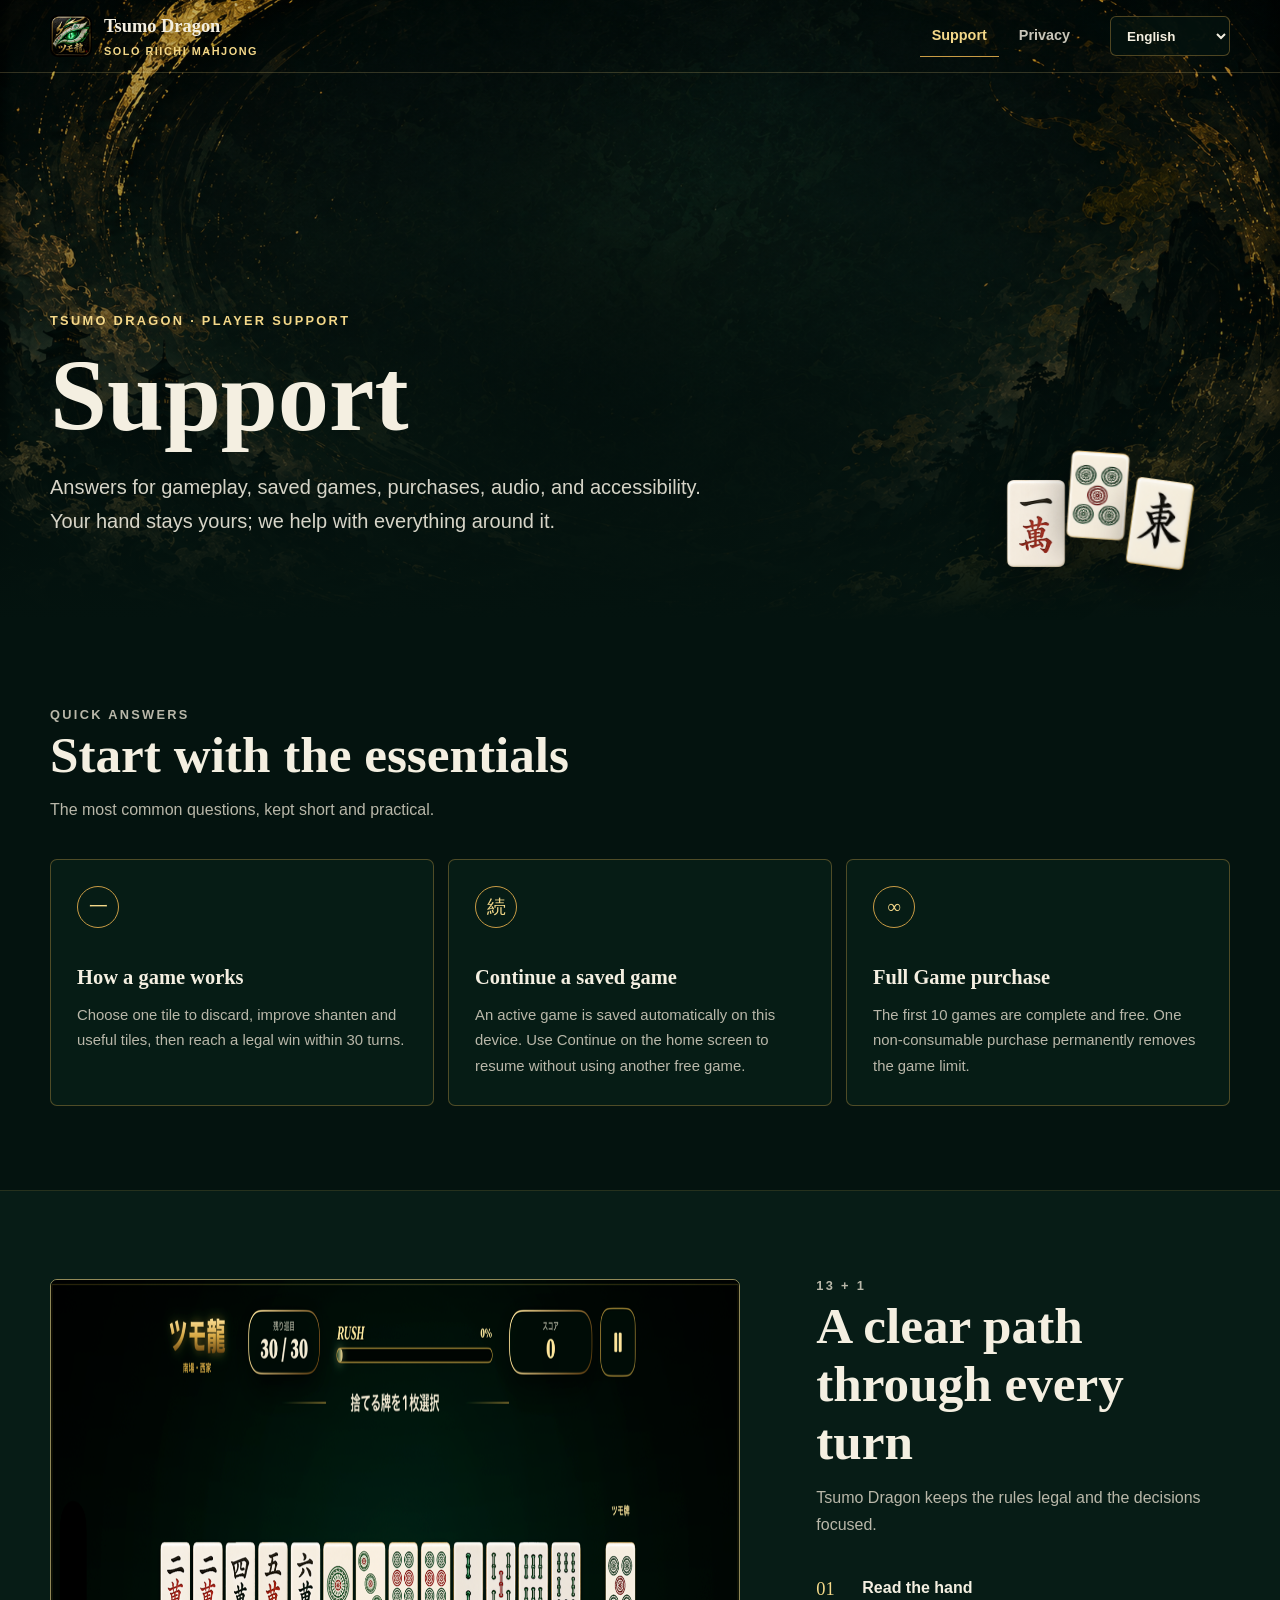
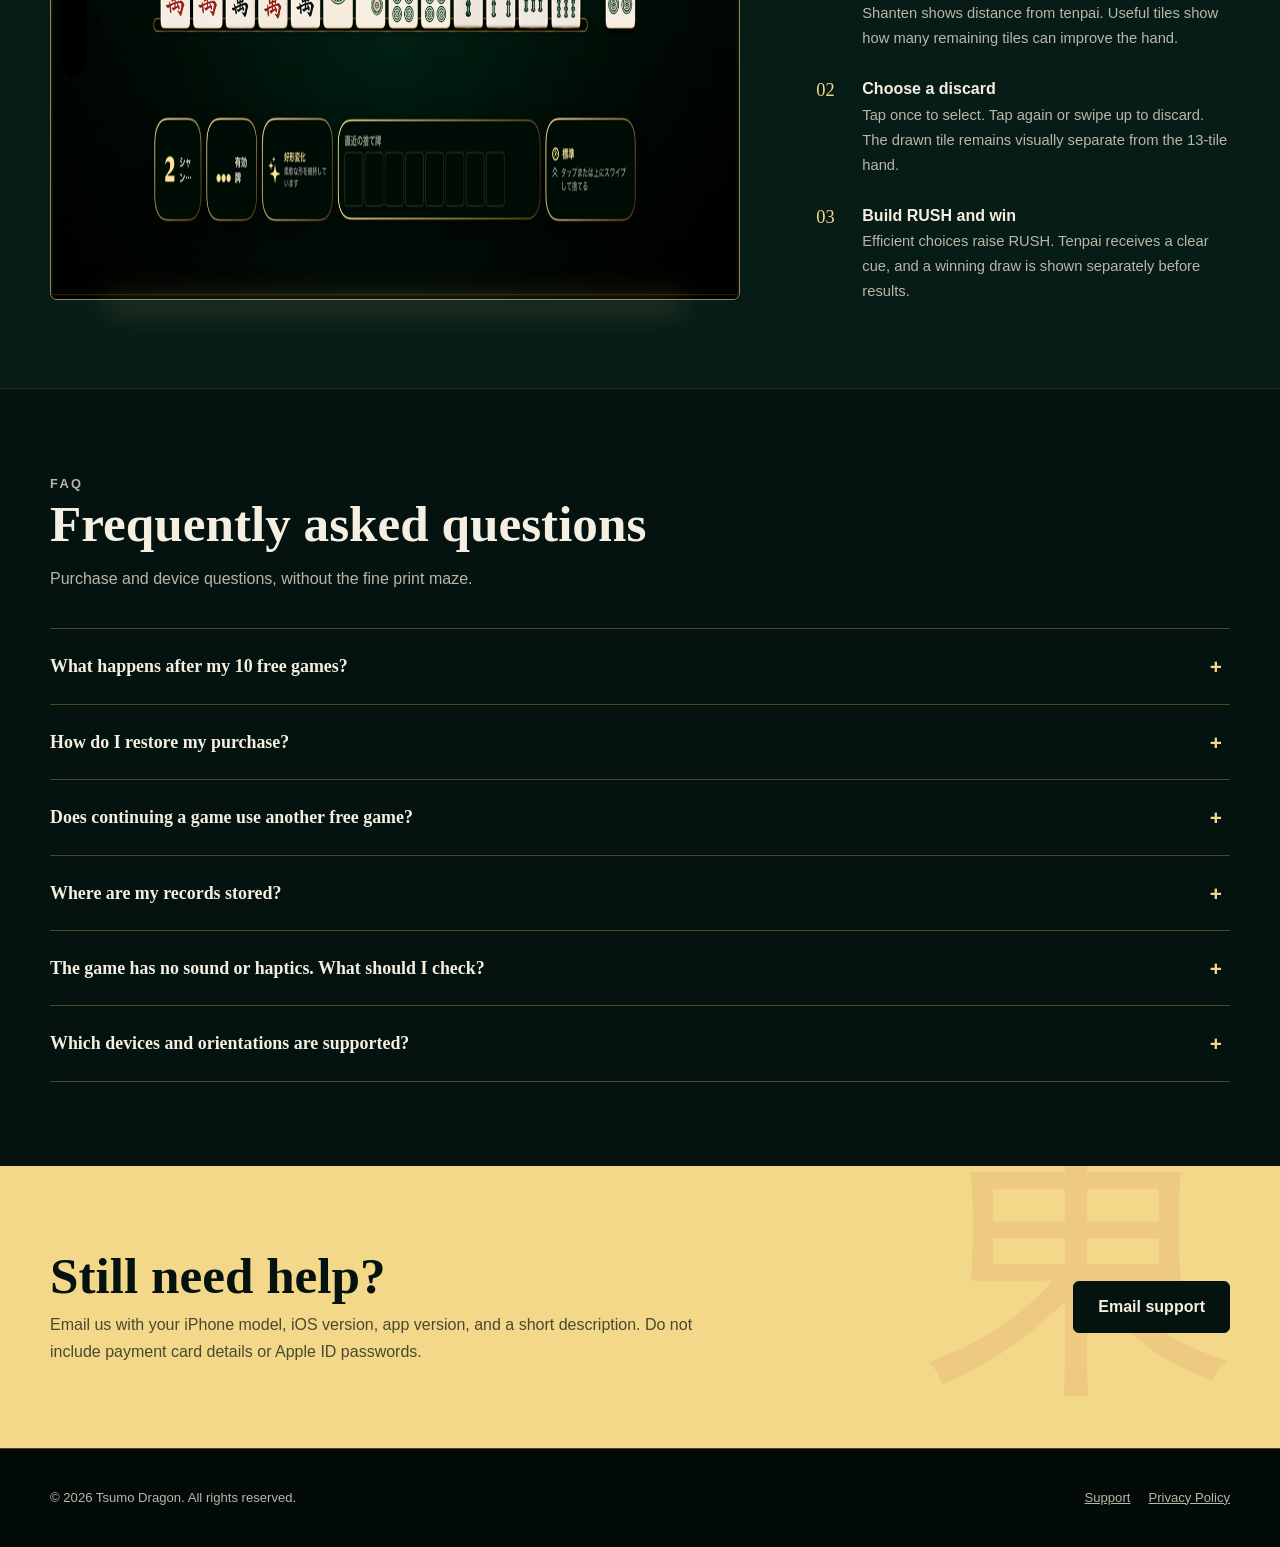
==== support.html @ c6402f52 "Publish multilingual support and privacy site" ====
<!doctype html>
<html lang="en">
<head>
  <meta charset="utf-8">
  <meta name="viewport" content="width=device-width, initial-scale=1">
  <meta name="description" content="Official support for Tsumo Dragon, the solo riichi mahjong game for iPhone." data-i18n-content="support.meta">
  <meta name="theme-color" content="#04130f">
  <title>Support · Tsumo Dragon</title>
  <link rel="icon" href="assets/images/app-icon.png">
  <link rel="stylesheet" href="assets/styles.css">
  <script src="assets/site.js" defer></script>
</head>
<body data-page="support">
  <a class="skip-link" href="#main" data-i18n="skip">Skip to content</a>

  <header class="site-header">
    <nav class="nav-inner" aria-label="Primary navigation">
      <a class="brand" href="support.html" data-language-link>
        <img src="assets/images/app-icon.png" alt="" width="42" height="42">
        <span>
          <span class="brand-name" data-i18n="site.name">Tsumo Dragon</span>
          <span class="brand-subtitle" data-i18n="site.subtitle">Solo Riichi Mahjong</span>
        </span>
      </a>
      <div class="nav-links">
        <a class="nav-link" href="support.html" aria-current="page" data-language-link data-i18n="nav.support">Support</a>
        <a class="nav-link" href="privacy.html" data-language-link data-i18n="nav.privacy">Privacy</a>
      </div>
      <div class="language-wrap">
        <select id="language-select" class="language-select" aria-label="Language">
          <option value="en">English</option>
          <option value="ja">日本語</option>
          <option value="zh-Hans">简体中文</option>
          <option value="zh-Hant">繁體中文</option>
        </select>
      </div>
    </nav>
  </header>

  <main id="main">
    <section class="hero">
      <div class="hero-inner">
        <p class="kicker" data-i18n="support.kicker">Tsumo Dragon · Player Support</p>
        <h1 data-i18n="support.title">Support</h1>
        <p class="hero-lede" data-i18n="support.lede">Answers for gameplay, saved games, purchases, audio, and accessibility. Your hand stays yours; we help with everything around it.</p>
        <div class="hero-mark" aria-hidden="true">
          <img src="assets/images/tile-m1.png" alt="">
          <img src="assets/images/tile-p5.png" alt="">
          <img src="assets/images/tile-z1.png" alt="">
        </div>
      </div>
    </section>

    <section class="content-band">
      <div class="container">
        <div class="section-heading">
          <p class="kicker">QUICK ANSWERS</p>
          <h2 data-i18n="support.quick.title">Start with the essentials</h2>
          <p data-i18n="support.quick.body">The most common questions, kept short and practical.</p>
        </div>
        <div class="support-grid">
          <article class="support-card">
            <div class="glyph" aria-hidden="true">一</div>
            <h3 data-i18n="support.card.play.title">How a game works</h3>
            <p data-i18n="support.card.play.body">Choose one tile to discard, improve shanten and useful tiles, then reach a legal win within 30 turns.</p>
          </article>
          <article class="support-card">
            <div class="glyph" aria-hidden="true">続</div>
            <h3 data-i18n="support.card.save.title">Continue a saved game</h3>
            <p data-i18n="support.card.save.body">An active game is saved automatically on this device. Use Continue on the home screen to resume without using another free game.</p>
          </article>
          <article class="support-card">
            <div class="glyph" aria-hidden="true">∞</div>
            <h3 data-i18n="support.card.purchase.title">Full Game purchase</h3>
            <p data-i18n="support.card.purchase.body">The first 10 games are complete and free. One non-consumable purchase permanently removes the game limit.</p>
          </article>
        </div>
      </div>
    </section>

    <section class="content-band alt">
      <div class="container gameplay-split">
        <div class="gameplay-visual">
          <img src="assets/images/gameplay.png" alt="Tsumo Dragon gameplay showing a 13 tile hand and separate drawn tile" width="1344" height="621">
        </div>
        <div>
          <div class="section-heading">
            <p class="kicker">13 + 1</p>
            <h2 data-i18n="support.guide.title">A clear path through every turn</h2>
            <p data-i18n="support.guide.body">Tsumo Dragon keeps the rules legal and the decisions focused.</p>
          </div>
          <div class="steps">
            <div class="step">
              <div class="step-index">01</div>
              <div>
                <h3 data-i18n="support.step.1.title">Read the hand</h3>
                <p data-i18n="support.step.1.body">Shanten shows distance from tenpai. Useful tiles show how many remaining tiles can improve the hand.</p>
              </div>
            </div>
            <div class="step">
              <div class="step-index">02</div>
              <div>
                <h3 data-i18n="support.step.2.title">Choose a discard</h3>
                <p data-i18n="support.step.2.body">Tap once to select. Tap again or swipe up to discard. The drawn tile remains visually separate from the 13-tile hand.</p>
              </div>
            </div>
            <div class="step">
              <div class="step-index">03</div>
              <div>
                <h3 data-i18n="support.step.3.title">Build RUSH and win</h3>
                <p data-i18n="support.step.3.body">Efficient choices raise RUSH. Tenpai receives a clear cue, and a winning draw is shown separately before results.</p>
              </div>
            </div>
          </div>
        </div>
      </div>
    </section>

    <section class="content-band">
      <div class="container">
        <div class="section-heading">
          <p class="kicker">FAQ</p>
          <h2 data-i18n="support.faq.title">Frequently asked questions</h2>
          <p data-i18n="support.faq.body">Purchase and device questions, without the fine print maze.</p>
        </div>
        <div class="faq-list">
          <details>
            <summary data-i18n="support.faq.1.q">What happens after my 10 free games?</summary>
            <div class="answer" data-i18n="support.faq.1.a">You can still open settings, records, the yaku collection, and achievements. Starting game 11 opens the Full Game purchase screen. Game 10 is never interrupted and its result remains available.</div>
          </details>
          <details>
            <summary data-i18n="support.faq.2.q">How do I restore my purchase?</summary>
            <div class="answer" data-i18n="support.faq.2.a">Open Settings or the Full Game screen and choose Restore Purchases. Use the same Apple ID that made the purchase. Purchases are verified by Apple through StoreKit.</div>
          </details>
          <details>
            <summary data-i18n="support.faq.3.q">Does continuing a game use another free game?</summary>
            <div class="answer" data-i18n="support.faq.3.a">No. A free game is counted only after a new legal game is created and saved. Returning to the same active game does not count it again.</div>
          </details>
          <details>
            <summary data-i18n="support.faq.4.q">Where are my records stored?</summary>
            <div class="answer" data-i18n="support.faq.4.a">Game progress, settings, records, achievements, and yaku history are stored locally on your device. Tsumo Dragon does not require an account.</div>
          </details>
          <details>
            <summary data-i18n="support.faq.5.q">The game has no sound or haptics. What should I check?</summary>
            <div class="answer" data-i18n="support.faq.5.a">Open Settings and confirm Music, Sound Effects, and Haptics are enabled. Also check your iPhone volume, Silent Mode, and any connected audio device.</div>
          </details>
          <details>
            <summary data-i18n="support.faq.6.q">Which devices and orientations are supported?</summary>
            <div class="answer" data-i18n="support.faq.6.a">Tsumo Dragon is designed for iPhone and optimized for landscape play. Keep iOS updated for the best StoreKit, audio, and accessibility behavior.</div>
          </details>
        </div>
      </div>
    </section>

    <section class="contact-band">
      <div class="container contact-inner">
        <div>
          <h2 data-i18n="support.contact.title">Still need help?</h2>
          <p data-i18n="support.contact.body">Email us with your iPhone model, iOS version, app version, and a short description. Do not include payment card details or Apple ID passwords.</p>
        </div>
        <a class="primary-button" href="mailto:wlh96110@gmail.com?subject=Tsumo%20Dragon%20Support" data-i18n="support.contact.button">Email support</a>
      </div>
    </section>
  </main>

  <footer class="site-footer">
    <div class="container footer-inner">
      <span data-i18n="footer.rights">© 2026 Tsumo Dragon. All rights reserved.</span>
      <div class="footer-links">
        <a href="support.html" data-language-link data-i18n="footer.support">Support</a>
        <a href="privacy.html" data-language-link data-i18n="footer.privacy">Privacy Policy</a>
      </div>
    </div>
  </footer>
</body>
</html>
---- assets/styles.css ----
:root {
  color-scheme: dark;
  --ink: #04130f;
  --ink-soft: #082019;
  --jade: #0d3b2d;
  --jade-light: #1f654f;
  --gold: #c89b45;
  --gold-light: #f4d889;
  --ivory: #f4efe1;
  --muted: #b9b7a9;
  --vermillion: #b84335;
  --line: rgba(200, 155, 69, 0.38);
  --max: 1180px;
  --serif: "Iowan Old Style", "Yu Mincho", "Hiragino Mincho ProN", "Noto Serif CJK JP", Georgia, serif;
  --sans: -apple-system, BlinkMacSystemFont, "Segoe UI", "Hiragino Sans", "Noto Sans CJK JP", sans-serif;
}

* {
  box-sizing: border-box;
}

html {
  scroll-behavior: smooth;
}

body {
  margin: 0;
  background: var(--ink);
  color: var(--ivory);
  font-family: var(--sans);
  line-height: 1.7;
}

a {
  color: inherit;
}

img {
  display: block;
  max-width: 100%;
}

.skip-link {
  position: fixed;
  top: 8px;
  left: 8px;
  z-index: 100;
  padding: 10px 14px;
  background: var(--gold-light);
  color: var(--ink);
  transform: translateY(-140%);
}

.skip-link:focus {
  transform: translateY(0);
}

.site-header {
  position: absolute;
  inset: 0 0 auto;
  z-index: 10;
  border-bottom: 1px solid rgba(244, 216, 137, 0.2);
}

.nav-inner {
  width: min(calc(100% - 36px), var(--max));
  min-height: 72px;
  margin: auto;
  display: flex;
  align-items: center;
  gap: 28px;
}

.brand {
  display: inline-flex;
  align-items: center;
  gap: 12px;
  text-decoration: none;
  white-space: nowrap;
}

.brand img {
  width: 42px;
  height: 42px;
  border-radius: 8px;
}

.brand-name {
  font-family: var(--serif);
  font-size: 1.15rem;
  font-weight: 700;
}

.brand-subtitle {
  display: block;
  color: var(--gold-light);
  font-size: 0.68rem;
  font-weight: 700;
  letter-spacing: 0.14em;
  text-transform: uppercase;
}

.nav-links {
  display: flex;
  align-items: center;
  gap: 8px;
  margin-left: auto;
}

.nav-link {
  padding: 8px 12px;
  color: rgba(244, 239, 225, 0.82);
  font-size: 0.9rem;
  font-weight: 650;
  text-decoration: none;
  border-bottom: 1px solid transparent;
}

.nav-link:hover,
.nav-link[aria-current="page"] {
  color: var(--gold-light);
  border-bottom-color: var(--gold);
}

.language-wrap {
  position: relative;
}

.language-select {
  min-height: 40px;
  padding: 0 34px 0 12px;
  border: 1px solid var(--line);
  border-radius: 6px;
  background: rgba(4, 19, 15, 0.76);
  color: var(--ivory);
  font: 650 0.84rem var(--sans);
  cursor: pointer;
}

.hero {
  position: relative;
  min-height: 620px;
  display: grid;
  align-items: end;
  overflow: hidden;
  background: #061914 url("images/home-bg.png") center / cover no-repeat;
}

.hero::before {
  content: "";
  position: absolute;
  inset: 0;
  background: linear-gradient(180deg, rgba(2, 13, 10, 0.22), rgba(2, 13, 10, 0.44) 48%, var(--ink) 100%);
}

.hero-inner {
  position: relative;
  width: min(calc(100% - 36px), var(--max));
  margin: 0 auto;
  padding: 150px 0 82px;
}

.kicker {
  margin: 0 0 14px;
  color: var(--gold-light);
  font-size: 0.8rem;
  font-weight: 750;
  letter-spacing: 0.18em;
  text-transform: uppercase;
}

.hero h1 {
  max-width: 860px;
  margin: 0;
  font-family: var(--serif);
  font-size: clamp(3rem, 8vw, 6.8rem);
  font-weight: 700;
  line-height: 0.98;
  letter-spacing: 0;
  text-wrap: balance;
}

.hero-lede {
  max-width: 690px;
  margin: 24px 0 0;
  color: rgba(244, 239, 225, 0.88);
  font-size: clamp(1rem, 2vw, 1.25rem);
}

.hero-mark {
  position: absolute;
  right: 4%;
  bottom: 50px;
  width: 170px;
  display: flex;
  align-items: end;
  justify-content: center;
  gap: 0;
  pointer-events: none;
}

.hero-mark img {
  width: 62px;
  filter: drop-shadow(0 14px 22px rgba(0, 0, 0, 0.42));
}

.hero-mark img:nth-child(2) {
  transform: translateY(-28px) rotate(4deg);
}

.hero-mark img:nth-child(3) {
  transform: rotate(8deg);
}

.content-band {
  padding: 84px 0;
}

.content-band.alt {
  background: #071c16;
  border-block: 1px solid rgba(200, 155, 69, 0.16);
}

.container {
  width: min(calc(100% - 36px), var(--max));
  margin: auto;
}

.section-heading {
  max-width: 720px;
  margin-bottom: 36px;
}

.section-heading h2 {
  margin: 0 0 12px;
  font-family: var(--serif);
  font-size: clamp(2rem, 4vw, 3.4rem);
  line-height: 1.14;
  letter-spacing: 0;
}

.section-heading p {
  margin: 0;
  color: var(--muted);
}

.support-grid {
  display: grid;
  grid-template-columns: repeat(3, minmax(0, 1fr));
  gap: 14px;
}

.support-card {
  min-height: 210px;
  padding: 26px;
  border: 1px solid var(--line);
  border-radius: 7px;
  background: rgba(13, 59, 45, 0.24);
}

.support-card .glyph {
  width: 42px;
  height: 42px;
  display: grid;
  place-items: center;
  margin-bottom: 32px;
  border: 1px solid var(--gold);
  border-radius: 50%;
  color: var(--gold-light);
  font-family: var(--serif);
  font-size: 1.2rem;
}

.support-card h3 {
  margin: 0 0 8px;
  font-family: var(--serif);
  font-size: 1.28rem;
}

.support-card p {
  margin: 0;
  color: var(--muted);
  font-size: 0.93rem;
}

.gameplay-split {
  display: grid;
  grid-template-columns: minmax(0, 1.25fr) minmax(320px, 0.75fr);
  align-items: center;
  gap: clamp(34px, 6vw, 80px);
}

.gameplay-visual {
  position: relative;
}

.gameplay-visual::after {
  content: "";
  position: absolute;
  inset: auto 8% -12px;
  height: 16px;
  background: rgba(244, 216, 137, 0.17);
  filter: blur(14px);
}

.gameplay-visual img {
  border: 1px solid rgba(244, 216, 137, 0.58);
  border-radius: 7px;
}

.steps {
  display: grid;
  gap: 24px;
}

.step {
  display: grid;
  grid-template-columns: 32px 1fr;
  gap: 14px;
}

.step-index {
  color: var(--gold-light);
  font-family: var(--serif);
  font-size: 1.15rem;
}

.step h3,
.step p {
  margin: 0;
}

.step h3 {
  font-size: 1rem;
}

.step p {
  color: var(--muted);
  font-size: 0.92rem;
}

.faq-list {
  border-top: 1px solid var(--line);
}

details {
  border-bottom: 1px solid var(--line);
}

summary {
  position: relative;
  padding: 22px 46px 22px 0;
  font-family: var(--serif);
  font-size: 1.12rem;
  font-weight: 700;
  cursor: pointer;
  list-style: none;
}

summary::-webkit-details-marker {
  display: none;
}

summary::after {
  content: "+";
  position: absolute;
  right: 8px;
  top: 20px;
  color: var(--gold-light);
  font-family: var(--sans);
  font-size: 1.3rem;
}

details[open] summary::after {
  content: "−";
}

.answer {
  max-width: 860px;
  padding: 0 0 24px;
  color: var(--muted);
}

.contact-band {
  position: relative;
  overflow: hidden;
  padding: 82px 0;
  background: var(--gold-light);
  color: var(--ink);
}

.contact-band::after {
  content: "東";
  position: absolute;
  right: 3vw;
  top: -76px;
  color: rgba(184, 67, 53, 0.1);
  font-family: var(--serif);
  font-size: 20rem;
  line-height: 1;
}

.contact-inner {
  position: relative;
  z-index: 1;
  display: flex;
  align-items: center;
  justify-content: space-between;
  gap: 34px;
}

.contact-inner h2 {
  margin: 0 0 8px;
  font-family: var(--serif);
  font-size: clamp(2rem, 4vw, 3.6rem);
  line-height: 1.08;
}

.contact-inner p {
  max-width: 650px;
  margin: 0;
  color: rgba(4, 19, 15, 0.72);
}

.primary-button {
  display: inline-flex;
  min-height: 52px;
  align-items: center;
  justify-content: center;
  padding: 0 24px;
  border: 1px solid var(--ink);
  border-radius: 6px;
  background: var(--ink);
  color: var(--ivory);
  font-weight: 750;
  text-decoration: none;
  white-space: nowrap;
}

.primary-button:hover {
  background: var(--jade);
}

.privacy-summary {
  display: grid;
  grid-template-columns: repeat(4, minmax(0, 1fr));
  border: 1px solid var(--line);
  border-radius: 7px;
}

.privacy-point {
  min-height: 150px;
  padding: 24px;
  border-right: 1px solid var(--line);
}

.privacy-point:last-child {
  border-right: 0;
}

.privacy-point strong {
  display: block;
  margin-bottom: 8px;
  color: var(--gold-light);
  font-family: var(--serif);
  font-size: 1.05rem;
}

.privacy-point span {
  color: var(--muted);
  font-size: 0.9rem;
}

.policy-layout {
  display: grid;
  grid-template-columns: 250px minmax(0, 760px);
  justify-content: space-between;
  gap: 64px;
}

.policy-nav {
  position: sticky;
  top: 24px;
  align-self: start;
  padding-top: 4px;
}

.policy-nav p {
  margin: 0 0 14px;
  color: var(--gold-light);
  font-size: 0.76rem;
  font-weight: 750;
  letter-spacing: 0.14em;
  text-transform: uppercase;
}

.policy-nav a {
  display: block;
  padding: 7px 0;
  color: var(--muted);
  font-size: 0.88rem;
  text-decoration: none;
}

.policy-nav a:hover {
  color: var(--ivory);
}

.policy-section {
  padding: 0 0 38px;
  margin: 0 0 38px;
  border-bottom: 1px solid var(--line);
  scroll-margin-top: 24px;
}

.policy-section:last-child {
  border-bottom: 0;
}

.policy-section h2 {
  margin: 0 0 14px;
  font-family: var(--serif);
  font-size: 1.7rem;
}

.policy-section p,
.policy-section li {
  color: var(--muted);
}

.policy-section ul {
  padding-left: 20px;
}

.updated {
  display: inline-block;
  margin-top: 24px;
  color: var(--gold-light);
  font-size: 0.8rem;
}

.site-footer {
  padding: 38px 0;
  border-top: 1px solid var(--line);
  background: #020b08;
}

.footer-inner {
  display: flex;
  align-items: center;
  gap: 24px;
  color: var(--muted);
  font-size: 0.82rem;
}

.footer-links {
  display: flex;
  gap: 18px;
  margin-left: auto;
}

.footer-links a:hover {
  color: var(--gold-light);
}

:focus-visible {
  outline: 3px solid var(--gold-light);
  outline-offset: 3px;
}

@media (max-width: 820px) {
  .nav-inner {
    min-height: 64px;
    gap: 10px;
  }

  .brand-subtitle,
  .nav-link {
    display: none;
  }

  .language-wrap {
    margin-left: auto;
  }

  .hero {
    min-height: 560px;
  }

  .hero-inner {
    padding-bottom: 118px;
  }

  .hero-mark {
    right: auto;
    left: 18px;
    bottom: 24px;
    transform: scale(0.75);
    transform-origin: left bottom;
  }

  .support-grid,
  .gameplay-split,
  .privacy-summary,
  .policy-layout {
    grid-template-columns: 1fr;
  }

  .privacy-point {
    min-height: auto;
    border-right: 0;
    border-bottom: 1px solid var(--line);
  }

  .privacy-point:last-child {
    border-bottom: 0;
  }

  .policy-nav {
    position: static;
    display: none;
  }

  .contact-inner,
  .footer-inner {
    align-items: flex-start;
    flex-direction: column;
  }

  .footer-links {
    margin-left: 0;
  }
}

@media (max-width: 520px) {
  .hero h1 {
    font-size: clamp(2.8rem, 16vw, 4.4rem);
  }

  .content-band {
    padding: 64px 0;
  }

  .support-grid {
    grid-template-columns: 1fr;
  }

  .brand-name {
    font-size: 1rem;
  }
}

@media (prefers-reduced-motion: reduce) {
  html {
    scroll-behavior: auto;
  }
}
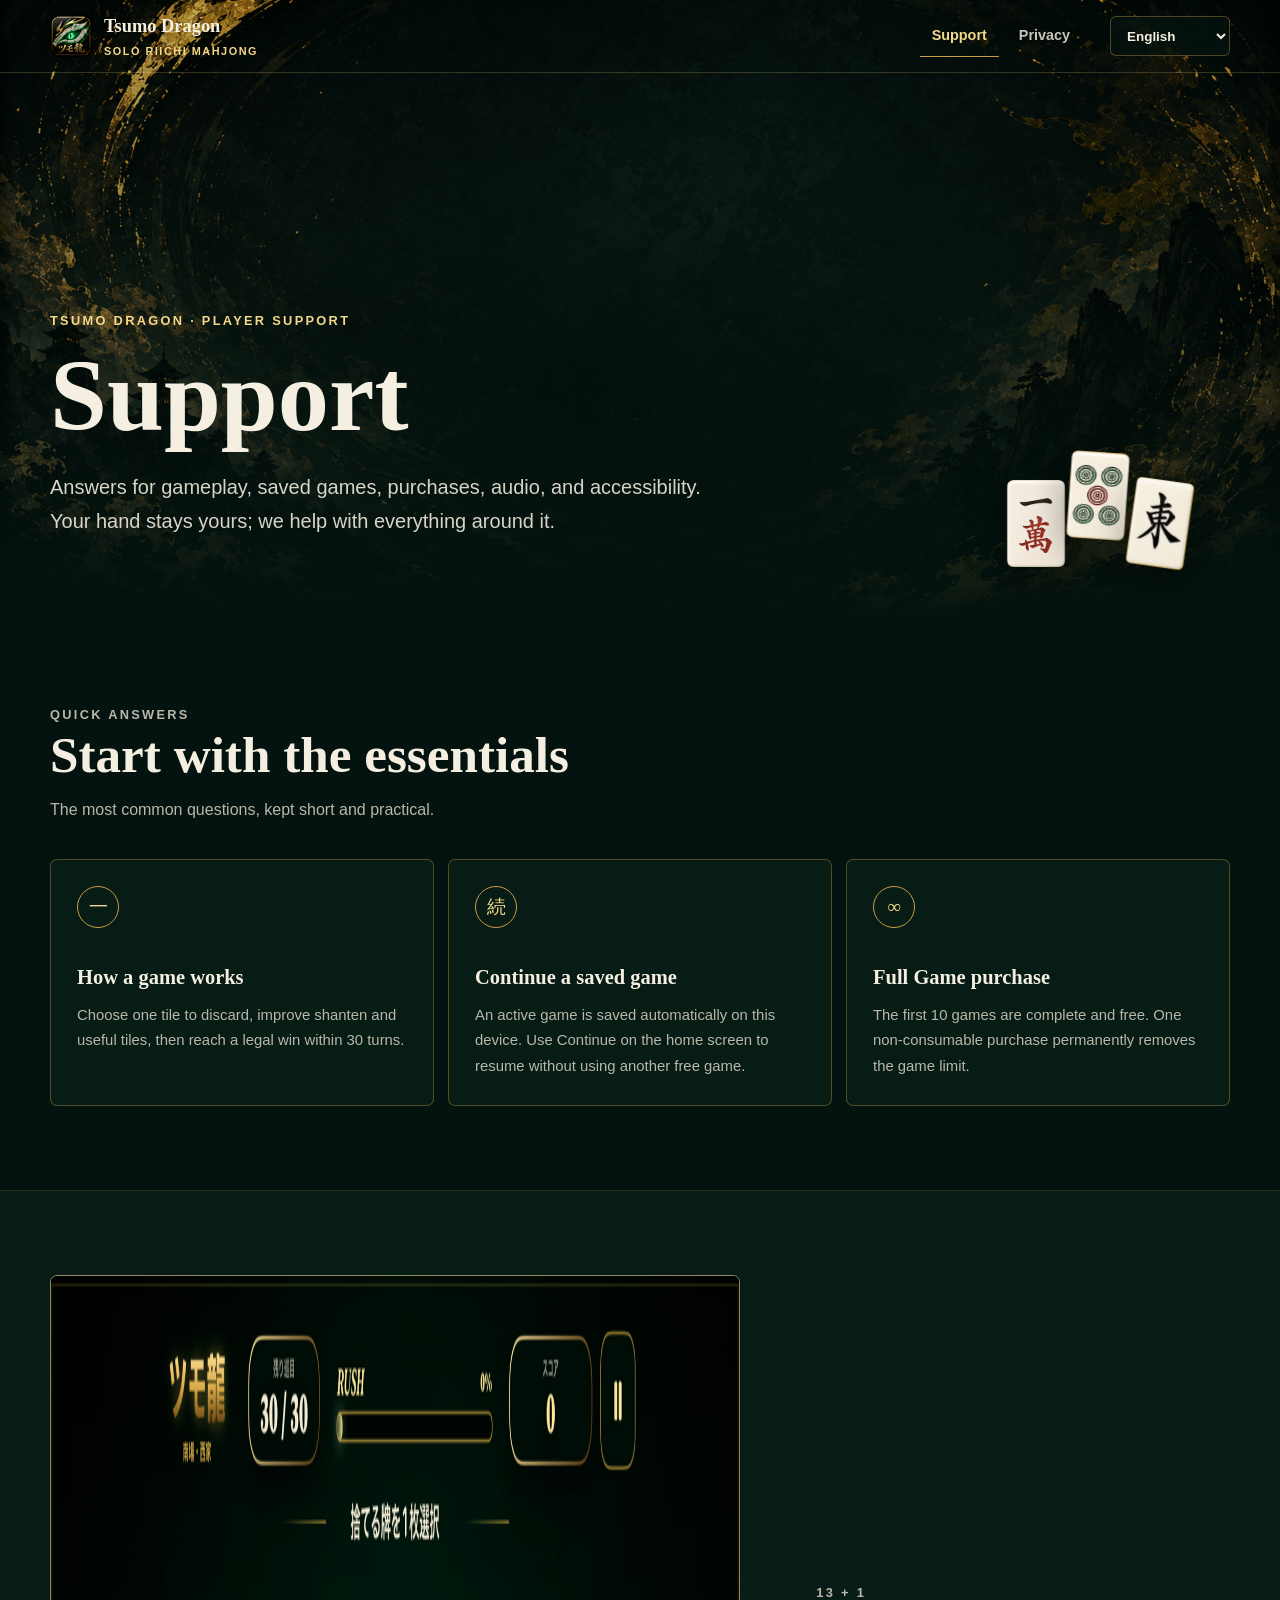
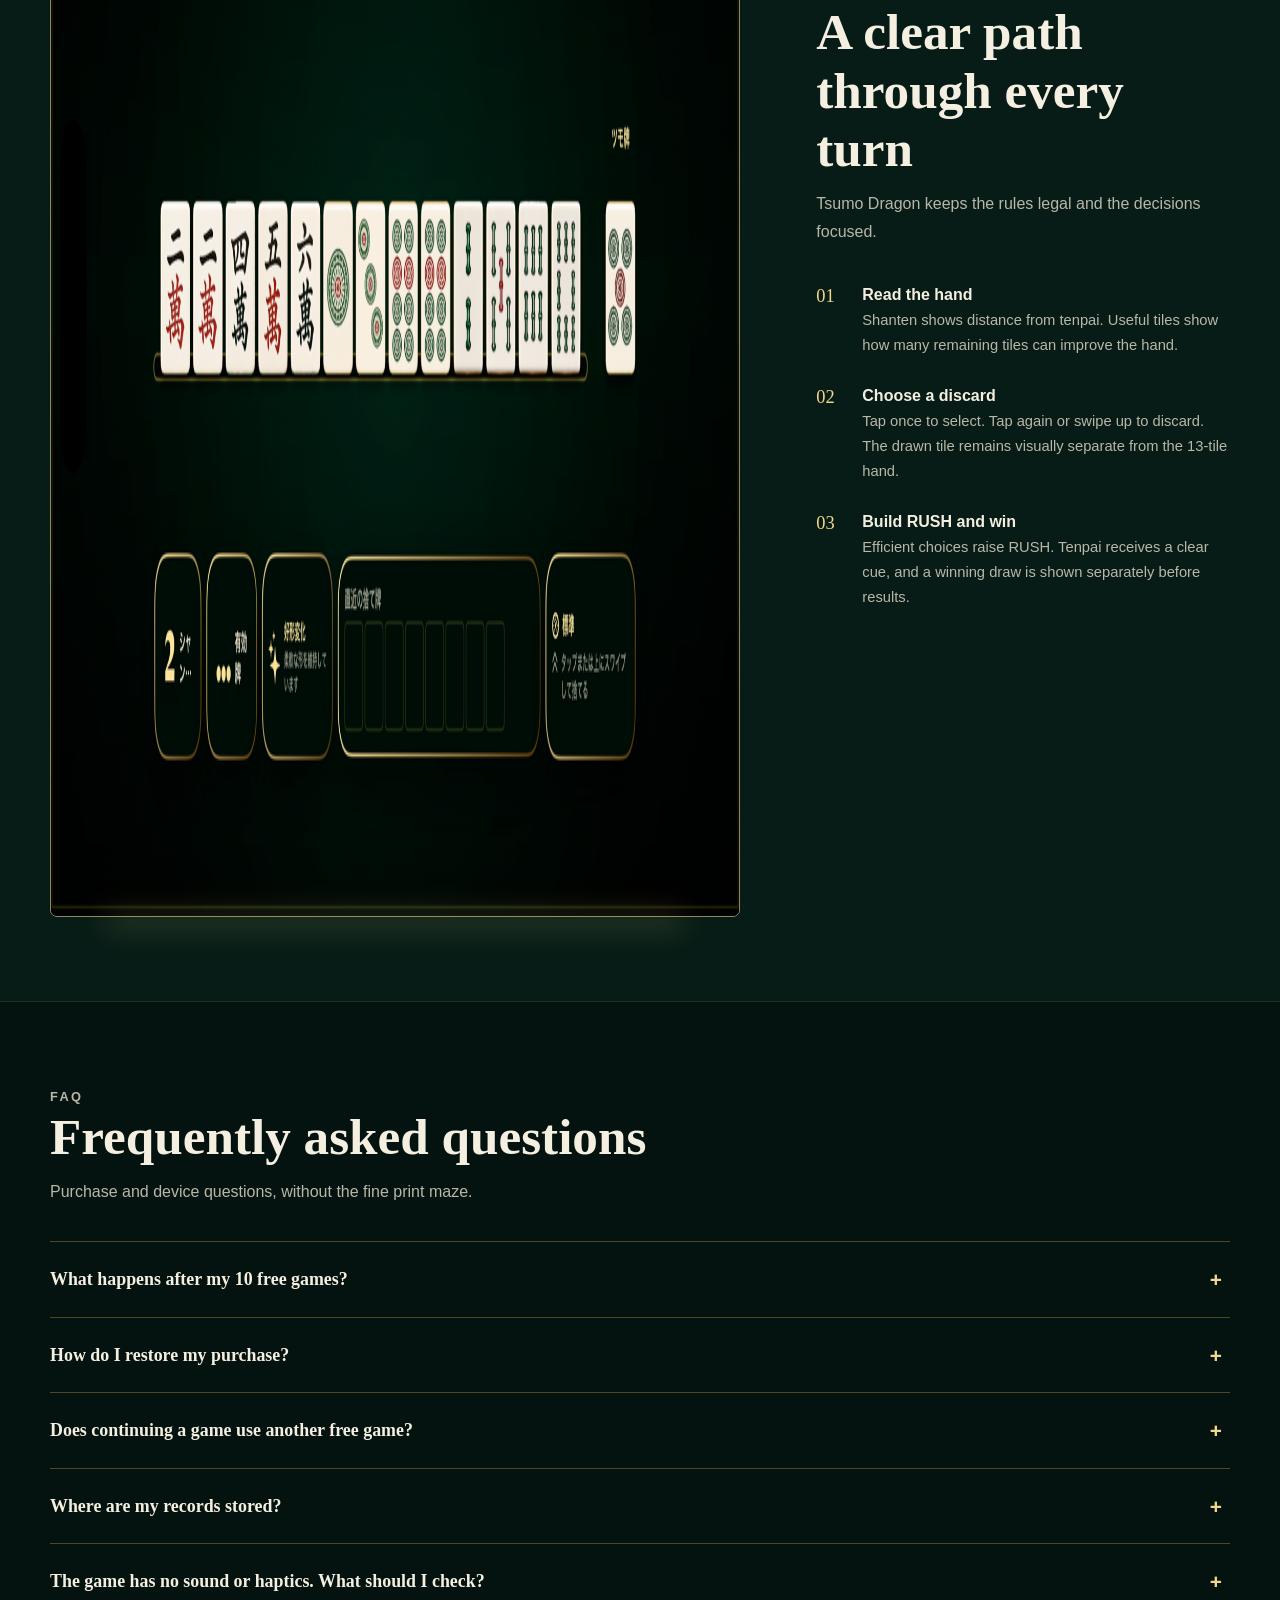
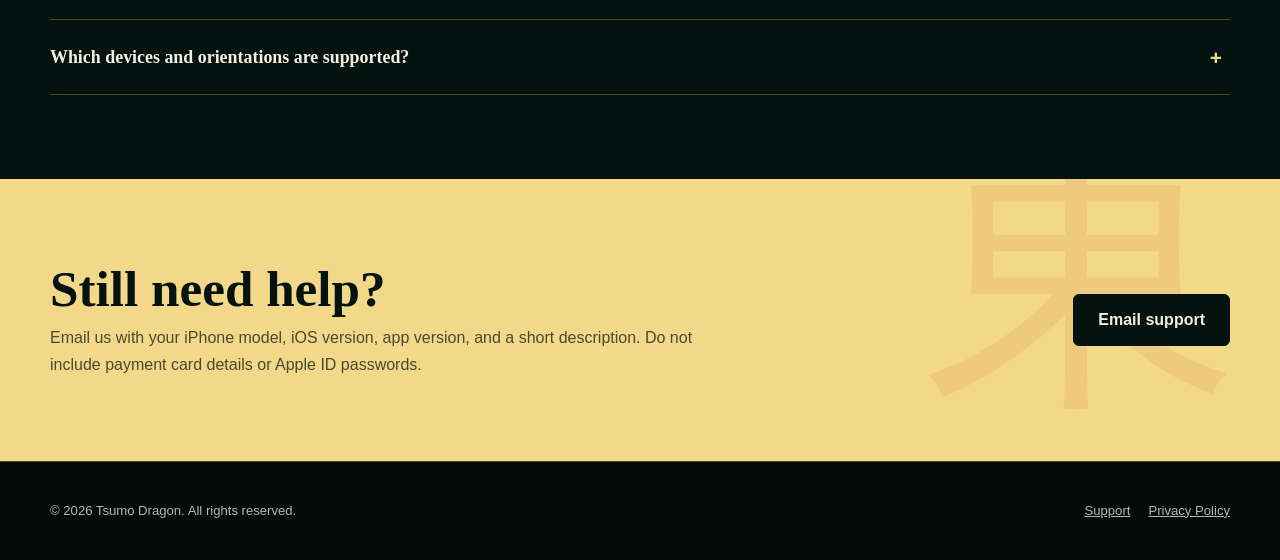
==== commit b3c96a65: "Preserve gameplay screenshot resolution" ====
--- a/support.html
+++ b/support.html
@@ -81,7 +81,7 @@
     <section class="content-band alt">
       <div class="container gameplay-split">
         <div class="gameplay-visual">
-          <img src="assets/images/gameplay.png" alt="Tsumo Dragon gameplay showing a 13 tile hand and separate drawn tile" width="1344" height="621">
+          <img src="assets/images/gameplay.png" alt="Tsumo Dragon gameplay showing a 13 tile hand and separate drawn tile" width="2688" height="1242" decoding="async">
         </div>
         <div>
           <div class="section-heading">
